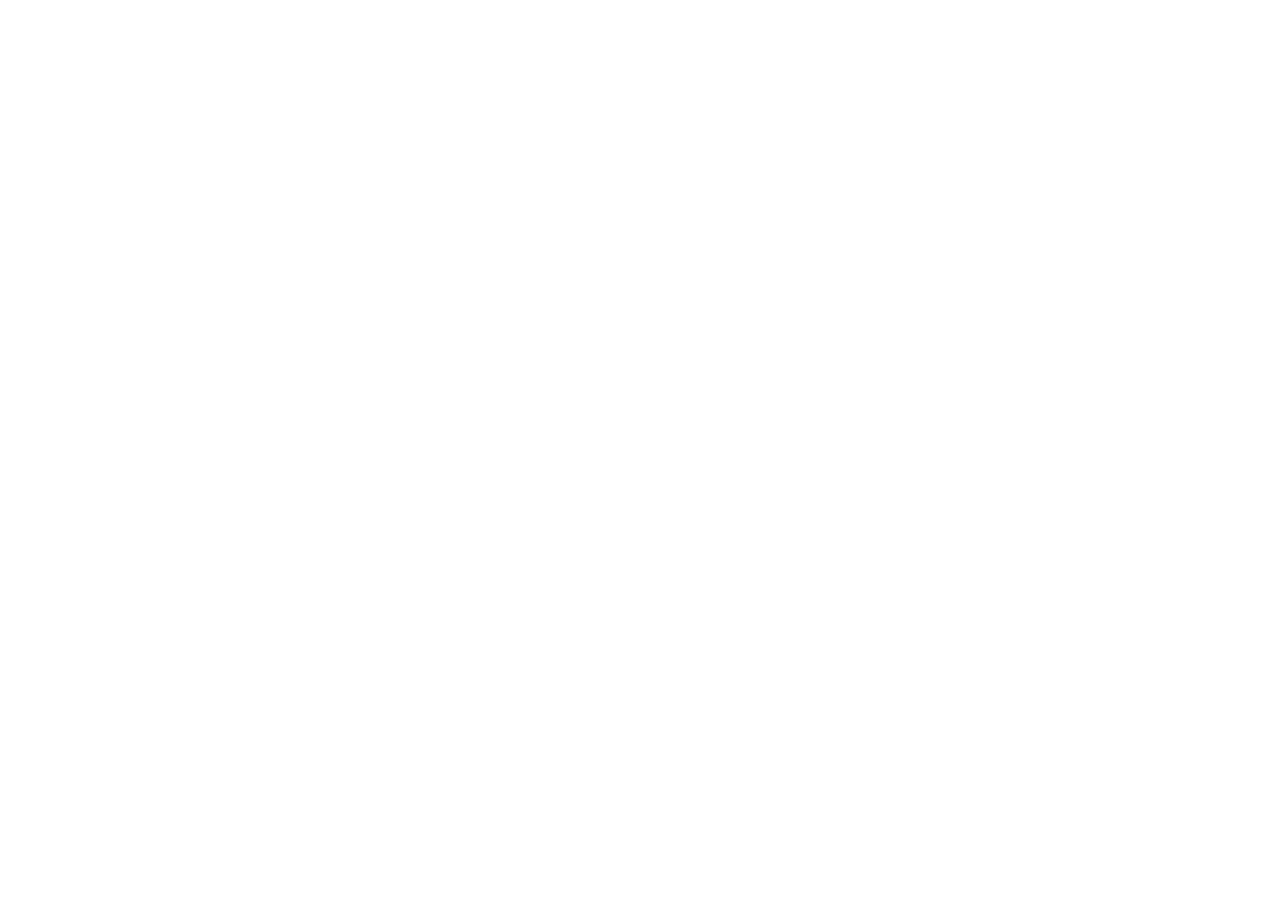
==== QR CODE İLE MENÜ/index.html @ 1eab5644 "Add files via upload" ====
<!DOCTYPE html>
<html lang="en">
<head>
    <meta charset="UTF-8">
    <meta name="viewport" content="width=device-width, initial-scale=1.0">
    <title>Document</title>
</head>
<body>
    
</body>
</html>
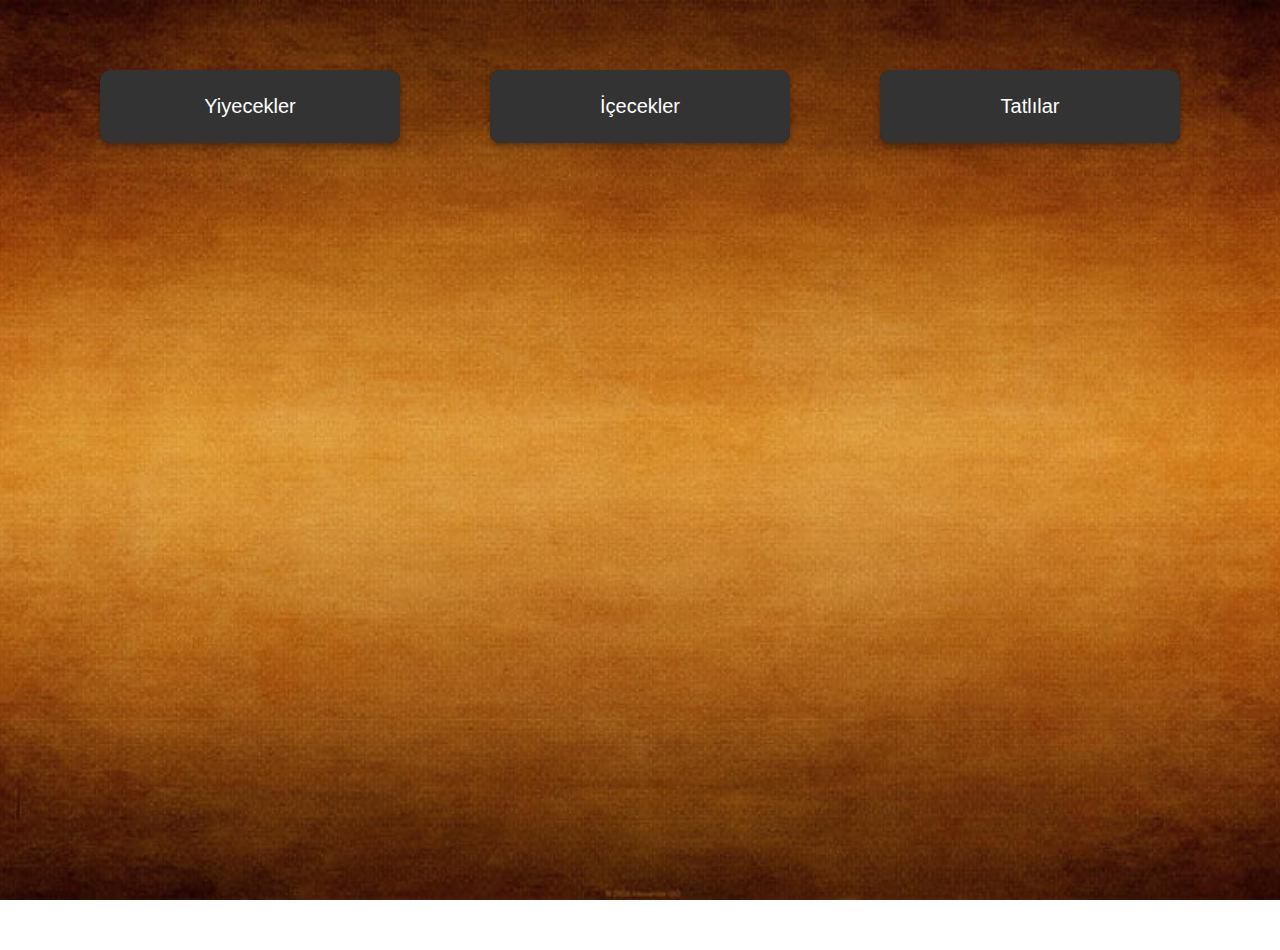
==== commit bd9d4233: "s" ====
--- a/QR CODE İLE MENÜ/index.html
+++ b/QR CODE İLE MENÜ/index.html
@@ -1,11 +1,50 @@
 <!DOCTYPE html>
-<html lang="en">
+<html lang="tr">
 <head>
-    <meta charset="UTF-8">
-    <meta name="viewport" content="width=device-width, initial-scale=1.0">
-    <title>Document</title>
+  <meta charset="UTF-8">
+  <meta name="viewport" content="width=device-width, initial-scale=1.0">
+  <link rel="stylesheet" href="styles.css">
+  
 </head>
 <body>
-    
+
+  <div class="menu-container">
+    <div class="menu">
+      <button class="menu-item">Yiyecekler</button>
+      <div class="submenu">
+        <ul>
+          <li>Pizza</li>
+          <li>Burger</li>
+          <li>Spagetti</li>
+          <li>Salata</li>
+        </ul>
+      </div>
+    </div>
+
+    <div class="menu">
+      <button class="menu-item">İçecekler</button>
+      <div class="submenu">
+        <ul>
+          <li>Kola</li>
+          <li>Fanta</li>
+          <li>Meyve Suyu</li>
+          <li>Su</li>
+        </ul>
+      </div>
+    </div>
+
+    <div class="menu">
+      <button class="menu-item">Tatlılar</button>
+      <div class="submenu">
+        <ul>
+          <li>Cheesecake</li>
+          <li>Kek</li>
+          <li>Dondurma</li>
+          <li>Baklava</li>
+        </ul>
+      </div>
+    </div>
+  </div>
+
 </body>
-</html>+</html>
--- a/QR CODE İLE MENÜ/styles.css
+++ b/QR CODE İLE MENÜ/styles.css
@@ -0,0 +1,82 @@
+html, body {
+  margin: 0;
+  padding: 0;
+  height: 100%;
+  width: 100%;
+  font-family: Arial, sans-serif;
+}
+
+body {
+  background-image: url('resimler/arkplan.jpg');
+  background-size: cover;
+  background-position: center;
+  background-repeat: no-repeat;
+  height: 100vh;
+}
+
+.menu-container {
+  display: flex;
+  justify-content: center;
+  align-items: center;
+  gap: 50px;
+  flex-wrap: wrap;
+  margin-top: 50px;
+}
+
+.menu {
+  position: relative;
+  width: 300px;
+  margin: 20px;
+  background-color: rgba(0, 0, 0, 0.7); 
+  border-radius: 10px;
+  box-shadow: 0 4px 6px rgba(0, 0, 0, 0.3);
+}
+
+.menu-item {
+  width: 100%;
+  padding: 25px;
+  font-size: 20px;
+  color: white;
+  background-color: #333;
+  border: none;
+  border-radius: 10px;
+  cursor: pointer;
+  text-align: center;
+  transition: background-color 0.3s ease;
+}
+
+.menu-item:hover {
+  background-color: #444;
+}
+
+.menu:hover .submenu {
+  display: block;
+}
+
+.submenu {
+  display: none;
+  position: absolute;
+  top: 100%;
+  left: 0;
+  background-color: rgba(0, 0, 0, 0.8);
+  width: 100%;
+  border-radius: 0 0 10px 10px;
+}
+
+.submenu ul {
+  list-style-type: none;
+  padding: 0;
+  margin: 0;
+}
+
+.submenu ul li {
+  color: white;
+  padding: 15px;
+  cursor: pointer;
+}
+
+.submenu ul li:hover {
+  background-color: #555;
+}
+
+
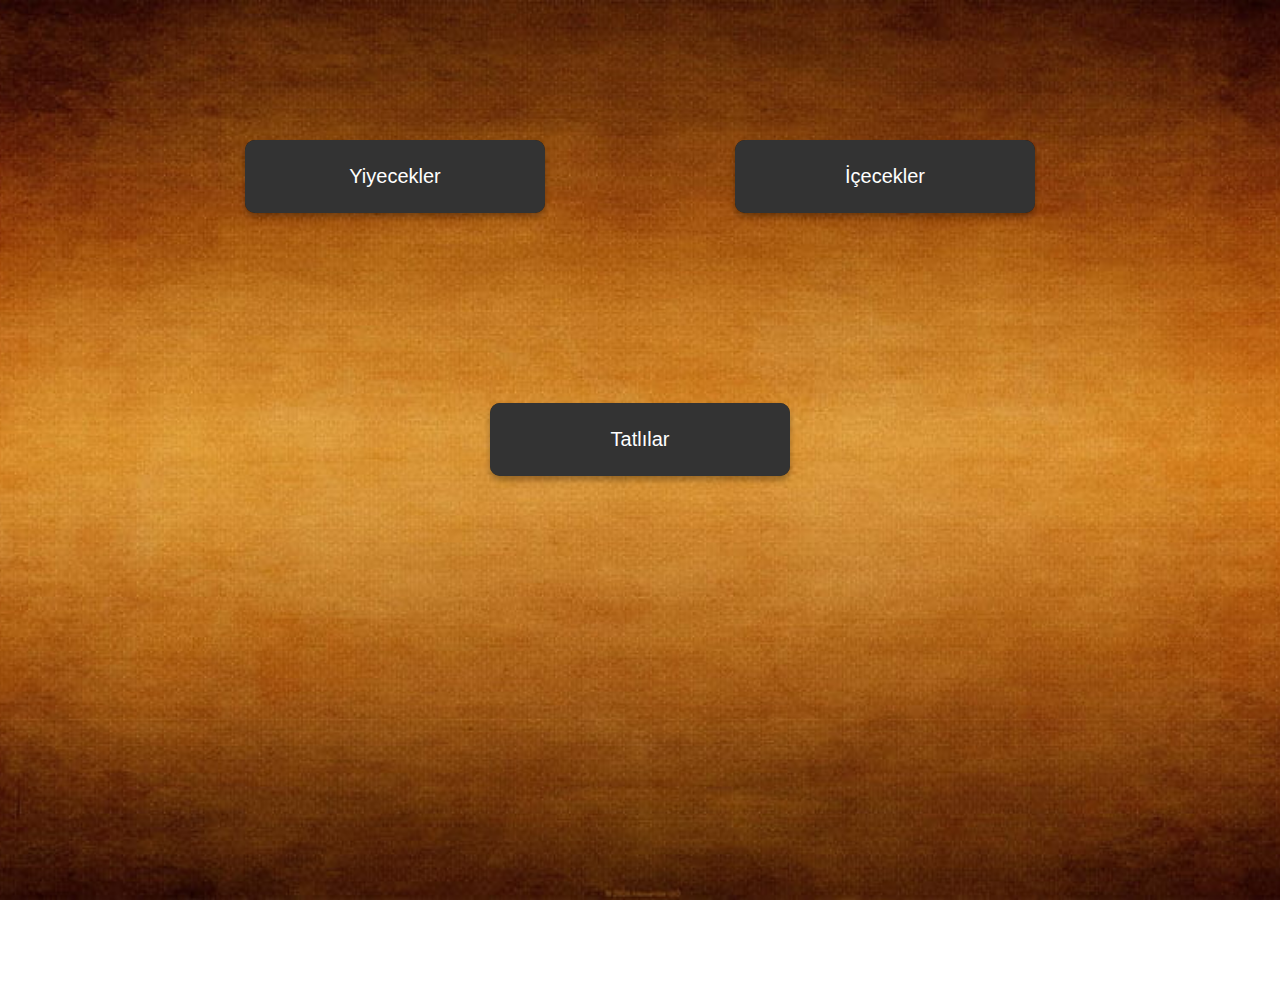
==== commit f65e8707: "e" ====
--- a/QR CODE İLE MENÜ/index.html
+++ b/QR CODE İLE MENÜ/index.html
@@ -4,26 +4,57 @@
   <meta charset="UTF-8">
   <meta name="viewport" content="width=device-width, initial-scale=1.0">
   <link rel="stylesheet" href="styles.css">
-  
 </head>
 <body>
 
   <div class="menu-container">
     <div class="menu">
       <button class="menu-item">Yiyecekler</button>
-      <div class="submenu">
+      <div class="acilirmenu">
         <ul>
-          <li>Pizza</li>
-          <li>Burger</li>
-          <li>Spagetti</li>
-          <li>Salata</li>
+          <li class="submenu-toggle pizza">Pizza
+            <div class="submenu pizza-menu">
+              <ul>
+                <li>Sucuklu Pizza</li>
+                <li>Tavuklu Pizza</li>
+                <li>4 Peynirli Pizza</li>
+              </ul>
+            </div>
+          </li>
+          <li class="submenu-toggle">Burger
+            <div class="submenu">
+              <ul>
+                <li>Tavuklu Burger</li>
+                <li>Vejetaryen Burger</li>
+                <li>Klasik Burger</li>
+              </ul>
+            </div>
+          </li>
+          <li class="submenu-toggle">Spagetti
+            <div class="submenu">
+              <ul>
+                <li>Spagetti Bolognese</li>
+                <li>Spagetti Carbonara</li>
+                <li>Spagetti Aglio Olio</li>
+              </ul>
+            </div>
+          </li>
+          <li class="submenu-toggle">Salata
+            <div class="submenu">
+              <ul>
+                <li>Akdeniz Salata</li>
+                <li>Çoban Salata</li>
+                <li>Kuşkonmazlı Salata</li>
+              </ul>
+            </div>
+          </li>
         </ul>
       </div>
     </div>
 
     <div class="menu">
       <button class="menu-item">İçecekler</button>
-      <div class="submenu">
+      <div class="acilirmenu">
         <ul>
           <li>Kola</li>
           <li>Fanta</li>
@@ -35,7 +66,7 @@
 
     <div class="menu">
       <button class="menu-item">Tatlılar</button>
-      <div class="submenu">
+      <div class="acilirmenu">
         <ul>
           <li>Cheesecake</li>
           <li>Kek</li>
--- a/QR CODE İLE MENÜ/styles.css
+++ b/QR CODE İLE MENÜ/styles.css
@@ -18,15 +18,15 @@
   display: flex;
   justify-content: center;
   align-items: center;
-  gap: 50px;
+  gap: 90px;
   flex-wrap: wrap;
-  margin-top: 50px;
+  margin-top: 90px;
 }
 
 .menu {
   position: relative;
   width: 300px;
-  margin: 20px;
+  margin: 50px;
   background-color: rgba(0, 0, 0, 0.7); 
   border-radius: 10px;
   box-shadow: 0 4px 6px rgba(0, 0, 0, 0.3);
@@ -49,11 +49,11 @@
   background-color: #444;
 }
 
-.menu:hover .submenu {
+.menu:hover .acilirmenu {
   display: block;
 }
 
-.submenu {
+.acilirmenu {
   display: none;
   position: absolute;
   top: 100%;
@@ -63,20 +63,66 @@
   border-radius: 0 0 10px 10px;
 }
 
-.submenu ul {
+.acilirmenu ul {
   list-style-type: none;
   padding: 0;
   margin: 0;
 }
 
-.submenu ul li {
+.acilirmenu ul li {
   color: white;
   padding: 15px;
   cursor: pointer;
 }
 
-.submenu ul li:hover {
+.acilirmenu ul li:hover {
   background-color: #555;
 }
 
+/* Yatay açılacak Pizza alt menüsü */
+.pizza-menu {
+  display: none;
+  position: absolute;
+  top: 0;
+  left: 100%;
+  background-color: #222;
+  border-radius: 10px;
+  margin-top: 0;
+}
 
+.pizza-menu ul {
+  display: flex;
+  padding-left: 20px;
+}
+
+.pizza-menu ul li {
+  padding: 10px;
+}
+
+.pizza:hover > .pizza-menu {
+  display: block;
+}
+
+/* Diğer menüler için dikey alt menüler */
+.submenu {
+  display: none;
+  position: absolute;
+  top: 0;
+  left: 100%;
+  background-color: #222;
+  border-radius: 10px;
+  margin-top: 0;
+}
+
+.submenu ul {
+  padding-left: 20px;
+}
+
+.submenu ul li {
+  padding: 10px;
+}
+
+/* Diğer kategoriler için alt menüyü gösterme */
+.submenu-toggle:hover > .submenu {
+  display: block;
+}
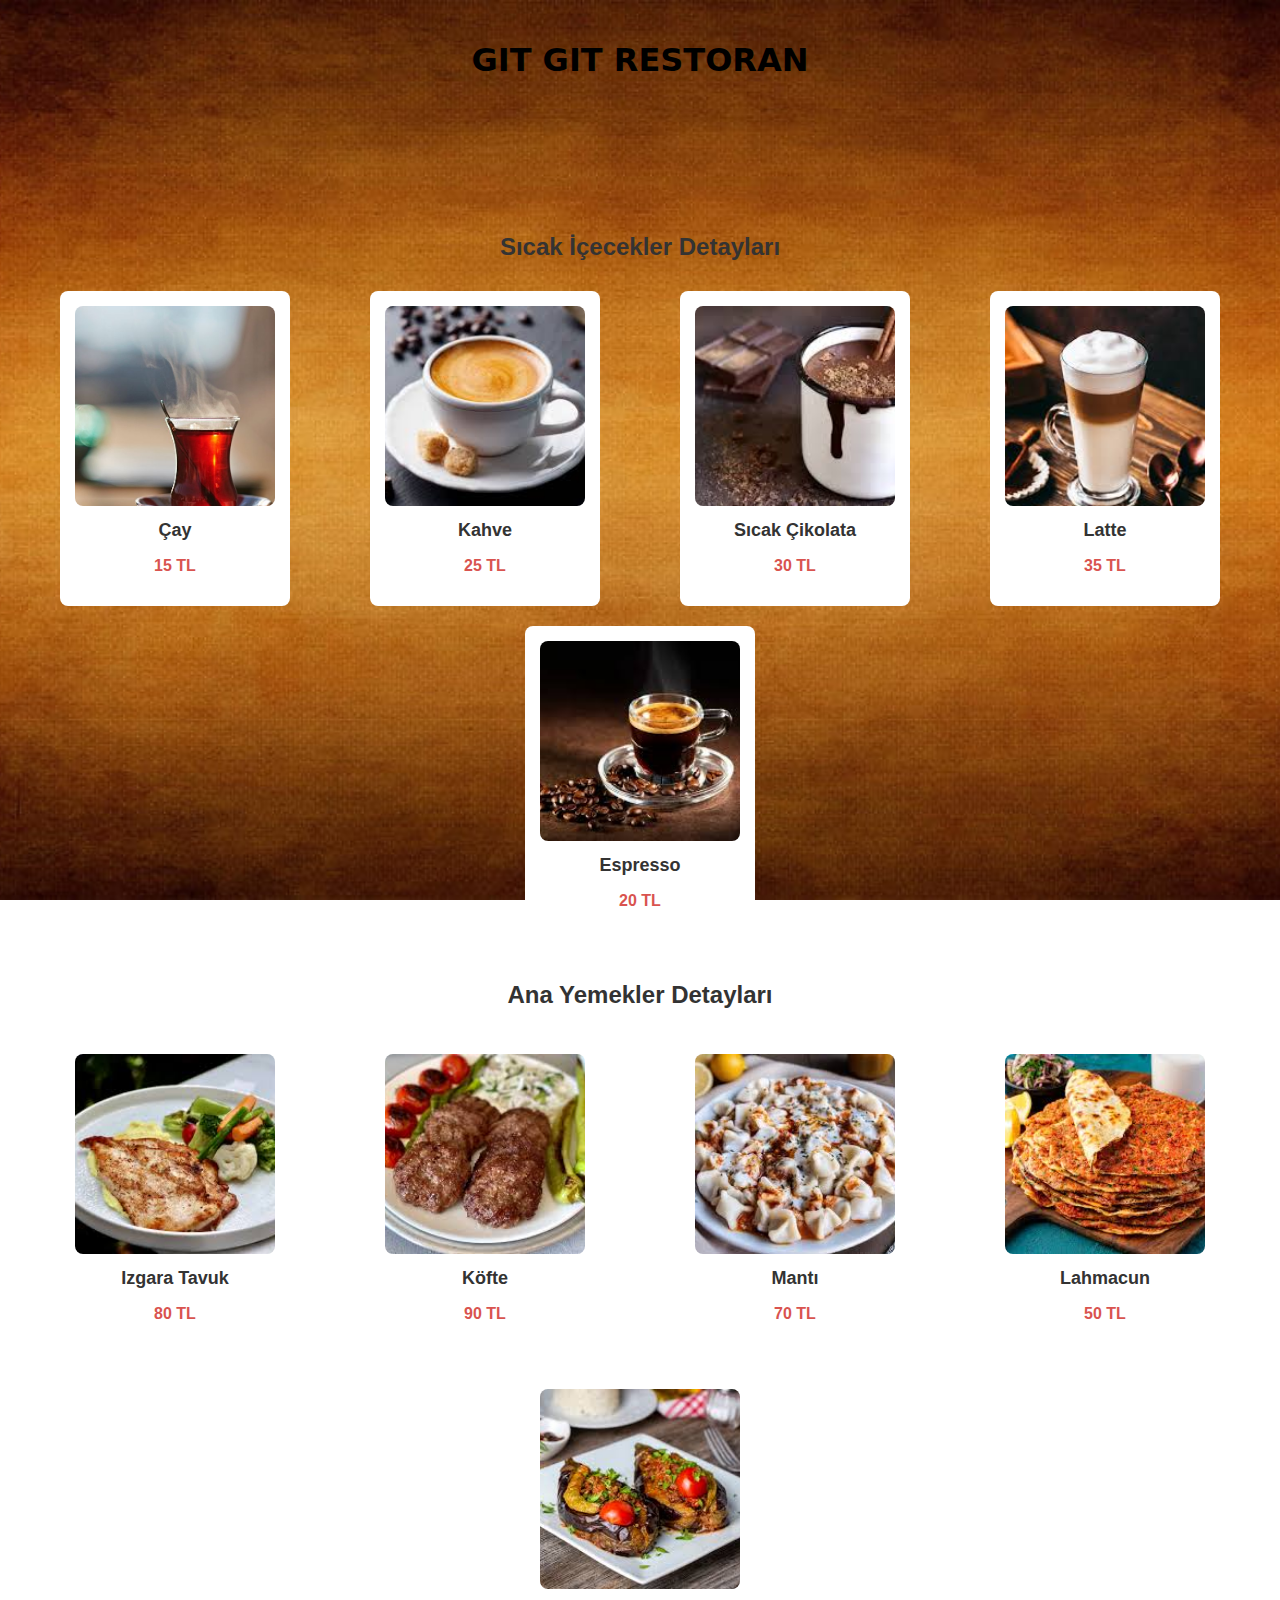
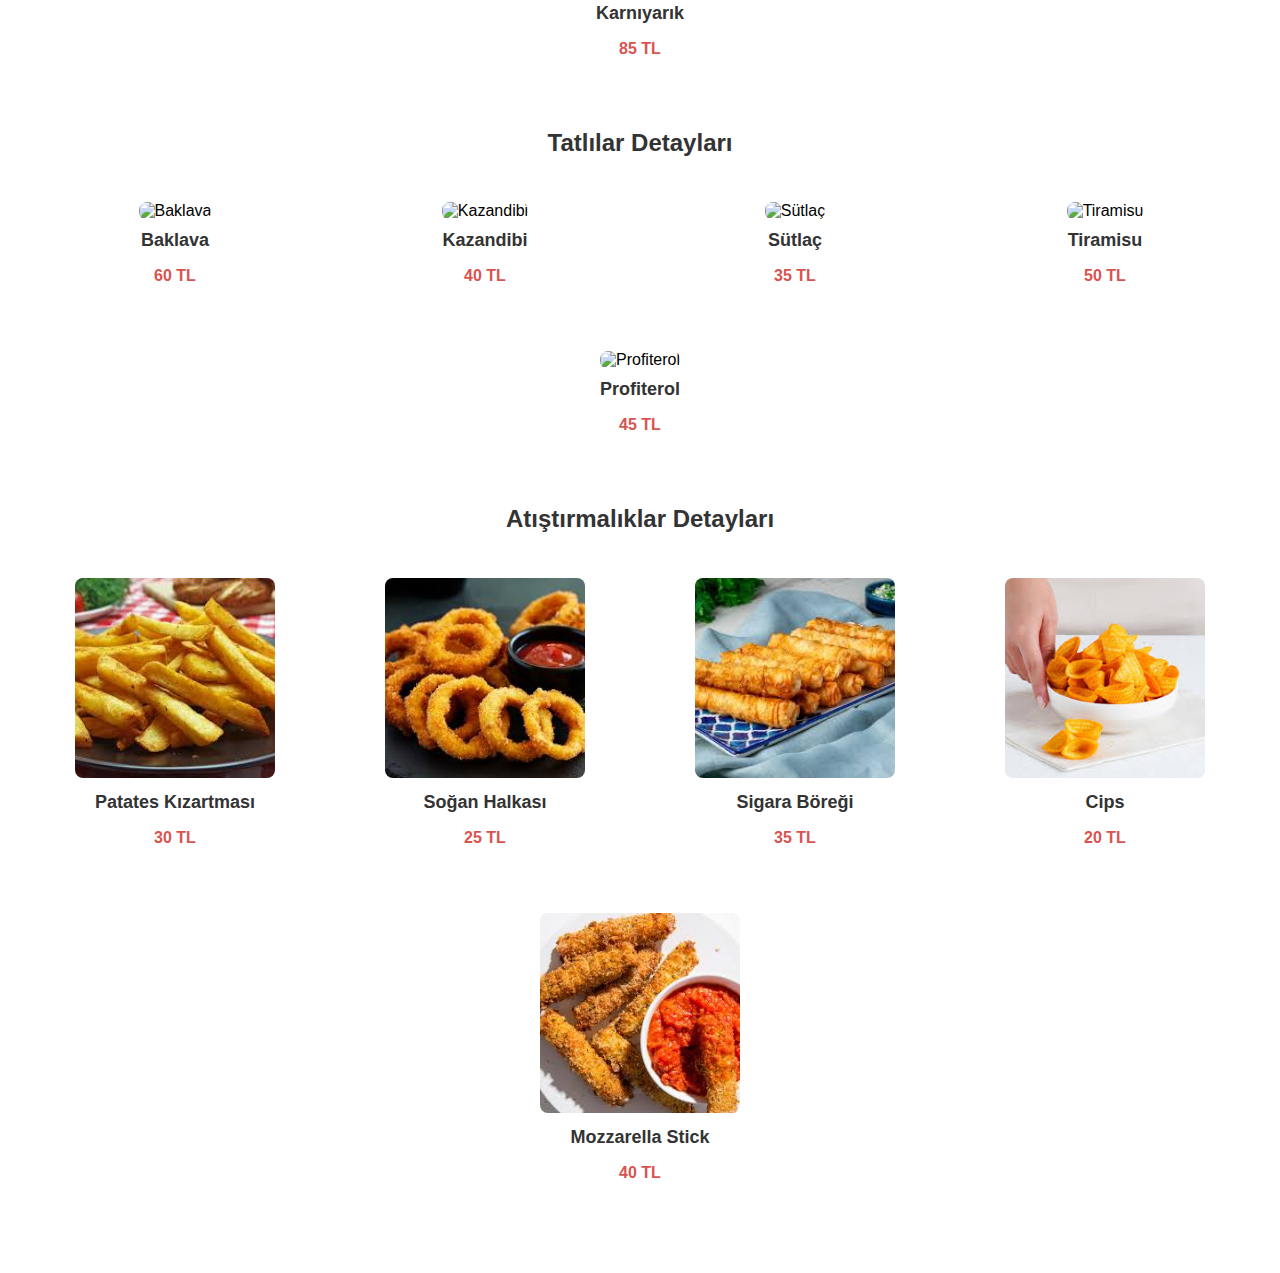
==== commit 4b400760: "json kodlarındaki resim dosyalarını kendi resim dosyalarımla değiştirdim" ====
--- a/QR CODE İLE MENÜ/index.html
+++ b/QR CODE İLE MENÜ/index.html
@@ -1,81 +1,179 @@
-<!DOCTYPE html>
-<html lang="tr">
-<head>
-  <meta charset="UTF-8">
-  <meta name="viewport" content="width=device-width, initial-scale=1.0">
-  <link rel="stylesheet" href="styles.css">
-</head>
-<body>
-
-  <div class="menu-container">
-    <div class="menu">
-      <button class="menu-item">Yiyecekler</button>
-      <div class="acilirmenu">
-        <ul>
-          <li class="submenu-toggle pizza">Pizza
-            <div class="submenu pizza-menu">
-              <ul>
-                <li>Sucuklu Pizza</li>
-                <li>Tavuklu Pizza</li>
-                <li>4 Peynirli Pizza</li>
-              </ul>
-            </div>
-          </li>
-          <li class="submenu-toggle">Burger
-            <div class="submenu">
-              <ul>
-                <li>Tavuklu Burger</li>
-                <li>Vejetaryen Burger</li>
-                <li>Klasik Burger</li>
-              </ul>
-            </div>
-          </li>
-          <li class="submenu-toggle">Spagetti
-            <div class="submenu">
-              <ul>
-                <li>Spagetti Bolognese</li>
-                <li>Spagetti Carbonara</li>
-                <li>Spagetti Aglio Olio</li>
-              </ul>
-            </div>
-          </li>
-          <li class="submenu-toggle">Salata
-            <div class="submenu">
-              <ul>
-                <li>Akdeniz Salata</li>
-                <li>Çoban Salata</li>
-                <li>Kuşkonmazlı Salata</li>
-              </ul>
-            </div>
-          </li>
-        </ul>
-      </div>
-    </div>
-
-    <div class="menu">
-      <button class="menu-item">İçecekler</button>
-      <div class="acilirmenu">
-        <ul>
-          <li>Kola</li>
-          <li>Fanta</li>
-          <li>Meyve Suyu</li>
-          <li>Su</li>
-        </ul>
-      </div>
-    </div>
-
-    <div class="menu">
-      <button class="menu-item">Tatlılar</button>
-      <div class="acilirmenu">
-        <ul>
-          <li>Cheesecake</li>
-          <li>Kek</li>
-          <li>Dondurma</li>
-          <li>Baklava</li>
-        </ul>
-      </div>
-    </div>
-  </div>
-
-</body>
-</html>
+<!DOCTYPE html>
+<html lang="tr">
+<head>
+  <meta charset="UTF-8">
+  <meta name="viewport" content="width=device-width, initial-scale=1.0">
+  <link rel="stylesheet" href="styles.css">
+  <title>GIT GIT RESTORAN</title>
+</head>
+<body>
+  <header>
+    <center>
+      <h1>GIT GIT RESTORAN</h1>
+    </center>
+  </header>
+
+  <main>
+    <section id="menu">
+      <div id="sicak-icecek" class="menu-category">
+        <h2>Sıcak İçecekler Detayları</h2>
+        <div class="menu-items" id="sicak-icecek-items">
+        </div>
+      </div>
+
+      <div id="ana-yemek" class="menu-category">
+        <h2>Ana Yemekler Detayları</h2>
+        <div class="menu-items" id="ana-yemek-items">
+        </div>
+      </div>
+
+      <div id="tatli" class="menu-category">
+        <h2>Tatlılar Detayları</h2>
+        <div class="menu-items" id="tatli-items">
+        </div>
+      </div>
+
+      <div id="atistirmalik" class="menu-category">
+        <h2>Atıştırmalıklar Detayları</h2>
+        <div class="menu-items" id="atistirmalik-items">
+        </div>
+      </div>
+    </section>
+  </main>
+
+  <script>
+    const menuData = {
+      
+    "sicak_icecek": [
+        {
+            "isim": "Çay",
+            "fiyat": 15,
+            "resim": "upload/urun/sicak_icecek/cay.jpg"
+        },
+        {
+            "isim": "Kahve",
+            "fiyat": 25,
+            "resim": "upload/urun/sicak_icecek/kahve.jpg"
+        },
+        {
+            "isim": "Sıcak Çikolata",
+            "fiyat": 30,
+            "resim": "upload/urun/sicak_icecek/sicakcikolata.jpg"
+        },
+        {
+            "isim": "Latte",
+            "fiyat": 35,
+            "resim": "upload/urun/sicak_icecek/latte.jpg"
+        },
+        {
+            "isim": "Espresso",
+            "fiyat": 20,
+            "resim": "upload/urun/sicak_icecek/espresso.jpg"
+        }
+    ],
+    "ana_yemek": [
+        {
+            "isim": "Izgara Tavuk",
+            "fiyat": 80,
+            "resim": "upload/urun/ana_yemek/izgara_tavuk.jpg"
+        },
+        {
+            "isim": "Köfte",
+            "fiyat": 90,
+            "resim": "upload/urun/ana_yemek/kofte.jpg"
+        },
+        {
+            "isim": "Mantı",
+            "fiyat": 70,
+            "resim": "upload/urun/ana_yemek/manti.jpg"
+        },
+        {
+            "isim": "Lahmacun",
+            "fiyat": 50,
+            "resim": "upload/urun/ana_yemek/lahmacun.jpg"
+        },
+        {
+            "isim": "Karnıyarık",
+            "fiyat": 85,
+            "resim": "upload/urun/ana_yemek/karniyarik.jpg"
+        }
+    ],
+    "tatli": [
+        {
+            "isim": "Baklava",
+            "fiyat": 60,
+            "resim": "upload/urun/tatli/baklava.jpg"
+        },
+        {
+            "isim": "Kazandibi",
+            "fiyat": 40,
+            "resim": "upload/urun/tatli/kazandibi.jpg"
+        },
+        {
+            "isim": "Sütlaç",
+            "fiyat": 35,
+            "resim": "upload/urun/tatli/sutlac.jpg"
+        },
+        {
+            "isim": "Tiramisu",
+            "fiyat": 50,
+            "resim": "upload/urun/tatli/tiramisu.jpg"
+        },
+        {
+            "isim": "Profiterol",
+            "fiyat": 45,
+            "resim": "upload/urun/tatli/profiterol.jpg"
+        }
+    ],
+    "atistirmalik": [
+        {
+            "isim": "Patates Kızartması",
+            "fiyat": 30,
+            "resim": "upload/urun/atistirmalik/patates_kizartmasi.jpg"
+        },
+        {
+            "isim": "Soğan Halkası",
+            "fiyat": 25,
+            "resim": "upload/urun/atistirmalik/sogan_halkasi.jpg"
+        },
+        {
+            "isim": "Sigara Böreği",
+            "fiyat": 35,
+            "resim": "upload/urun/atistirmalik/sigara_boregi.jpg"
+        },
+        {
+            "isim": "Cips",
+            "fiyat": 20,
+            "resim": "upload/urun/atistirmalik/cips.jpg"
+        },
+        {
+            "isim": "Mozzarella Stick",
+            "fiyat": 40,
+            "resim": "upload/urun/atistirmalik/mozzarella_stick.jpg"
+        }
+    ]
+}
+    function addMenuItems(category, containerId) {
+      const container = document.getElementById(containerId);
+      category.forEach(item => {
+        const menuItem = document.createElement('div');
+        menuItem.classList.add('menu-item');
+        menuItem.innerHTML = `
+          <img src="${item.resim}" alt="${item.isim}">
+          <h3>${item.isim}</h3>
+          <p class="price">${item.fiyat} TL</p>
+        `;
+        container.appendChild(menuItem);
+      });
+    }
+
+    window.onload = function() {
+      addMenuItems(menuData.sicak_icecek, 'sicak-icecek-items'); // Fix category reference
+      addMenuItems(menuData.ana_yemek, 'ana-yemek-items');
+      addMenuItems(menuData.tatli, 'tatli-items');
+      addMenuItems(menuData.atistirmalik, 'atistirmalik-items');
+    };
+  </script>
+
+</body>
+</html>
--- a/QR CODE İLE MENÜ/styles.css
+++ b/QR CODE İLE MENÜ/styles.css
@@ -1,128 +1,103 @@
+h1 {
+  font-family: system-ui, -apple-system, BlinkMacSystemFont, 'Segoe UI', Roboto, Oxygen, Ubuntu, Cantarell, 'Open Sans', 'Helvetica Neue', sans-serif;
+  font-weight: bold;
+  color: black;
+  width: auto;
+  height: 100px;
+ 
+
+}
+
 html, body {
   margin: 0;
   padding: 0;
   height: 100%;
   width: 100%;
   font-family: Arial, sans-serif;
+  background-image: url('resimler/arkplan.jpg');
+  background-size: cover;
+  background-position: center;
+  background-attachment: fixed;  
+  background-repeat: no-repeat;
 }
 
 body {
-  background-image: url('resimler/arkplan.jpg');
-  background-size: cover;
-  background-position: center;
-  background-repeat: no-repeat;
-  height: 100vh;
+  display: flex;
+  flex-direction: column;
+  justify-content: space-between;
+  height: 100%;
+  background-color: #000;  
 }
 
-.menu-container {
-  display: flex;
-  justify-content: center;
-  align-items: center;
-  gap: 90px;
-  flex-wrap: wrap;
-  margin-top: 90px;
+header {
+  color: white;
+  padding: 20px 0;
+  z-index: 10;  
 }
 
-.menu {
-  position: relative;
-  width: 300px;
-  margin: 50px;
-  background-color: rgba(0, 0, 0, 0.7); 
-  border-radius: 10px;
-  box-shadow: 0 4px 6px rgba(0, 0, 0, 0.3);
+main {
+  padding: 20px;
+  flex: 1;  
+}
+
+
+.menu-category {
+  margin: 30px 0;
+}
+
+.menu-category h2 {
+  text-align: center;
+  color: #333;
+  font-size: 24px;
+  margin-bottom: 20px;
+}
+
+.menu-items {
+  display: flex;
+  flex-wrap: wrap;
+  justify-content: space-around;
 }
 
 .menu-item {
-  width: 100%;
-  padding: 25px;
-  font-size: 20px;
-  color: white;
-  background-color: #333;
-  border: none;
-  border-radius: 10px;
-  cursor: pointer;
+  width: 200px;
+  margin: 10px;
   text-align: center;
-  transition: background-color 0.3s ease;
+  background-color: #fff;
+  border-radius: 8px;
+  padding: 15px;
 }
 
-.menu-item:hover {
-  background-color: #444;
+.menu-item img {
+  width: 100%;
+  height: 200px;  
+  object-fit: cover;  
+  border-radius: 8px;
 }
 
-.menu:hover .acilirmenu {
-  display: block;
+.menu-item h3 {
+  margin: 10px 0;
+  font-size: 18px;
+  color: #333;
 }
 
-.acilirmenu {
-  display: none;
-  position: absolute;
-  top: 100%;
-  left: 0;
-  background-color: rgba(0, 0, 0, 0.8);
-  width: 100%;
-  border-radius: 0 0 10px 10px;
+.menu-item p {
+  font-size: 16px;
+  color: #555;
 }
 
-.acilirmenu ul {
-  list-style-type: none;
-  padding: 0;
-  margin: 0;
+.menu-item .price {
+  font-weight: bold;
+  color: #d9534f;
 }
 
-.acilirmenu ul li {
-  color: white;
-  padding: 15px;
-  cursor: pointer;
+.menu-item h3 {
+  margin: 10px 0;
+  font-size: 18px;
+  color: #333;
 }
 
-.acilirmenu ul li:hover {
-  background-color: #555;
-}
-
-/* Yatay açılacak Pizza alt menüsü */
-.pizza-menu {
-  display: none;
-  position: absolute;
-  top: 0;
-  left: 100%;
-  background-color: #222;
-  border-radius: 10px;
-  margin-top: 0;
-}
-
-.pizza-menu ul {
-  display: flex;
-  padding-left: 20px;
-}
-
-.pizza-menu ul li {
-  padding: 10px;
-}
-
-.pizza:hover > .pizza-menu {
-  display: block;
-}
-
-/* Diğer menüler için dikey alt menüler */
-.submenu {
-  display: none;
-  position: absolute;
-  top: 0;
-  left: 100%;
-  background-color: #222;
-  border-radius: 10px;
-  margin-top: 0;
-}
-
-.submenu ul {
-  padding-left: 20px;
-}
-
-.submenu ul li {
-  padding: 10px;
-}
-
-/* Diğer kategoriler için alt menüyü gösterme */
-.submenu-toggle:hover > .submenu {
-  display: block;
-}
+img {
+  max-width:100%;
+  height: auto;
+  
+  }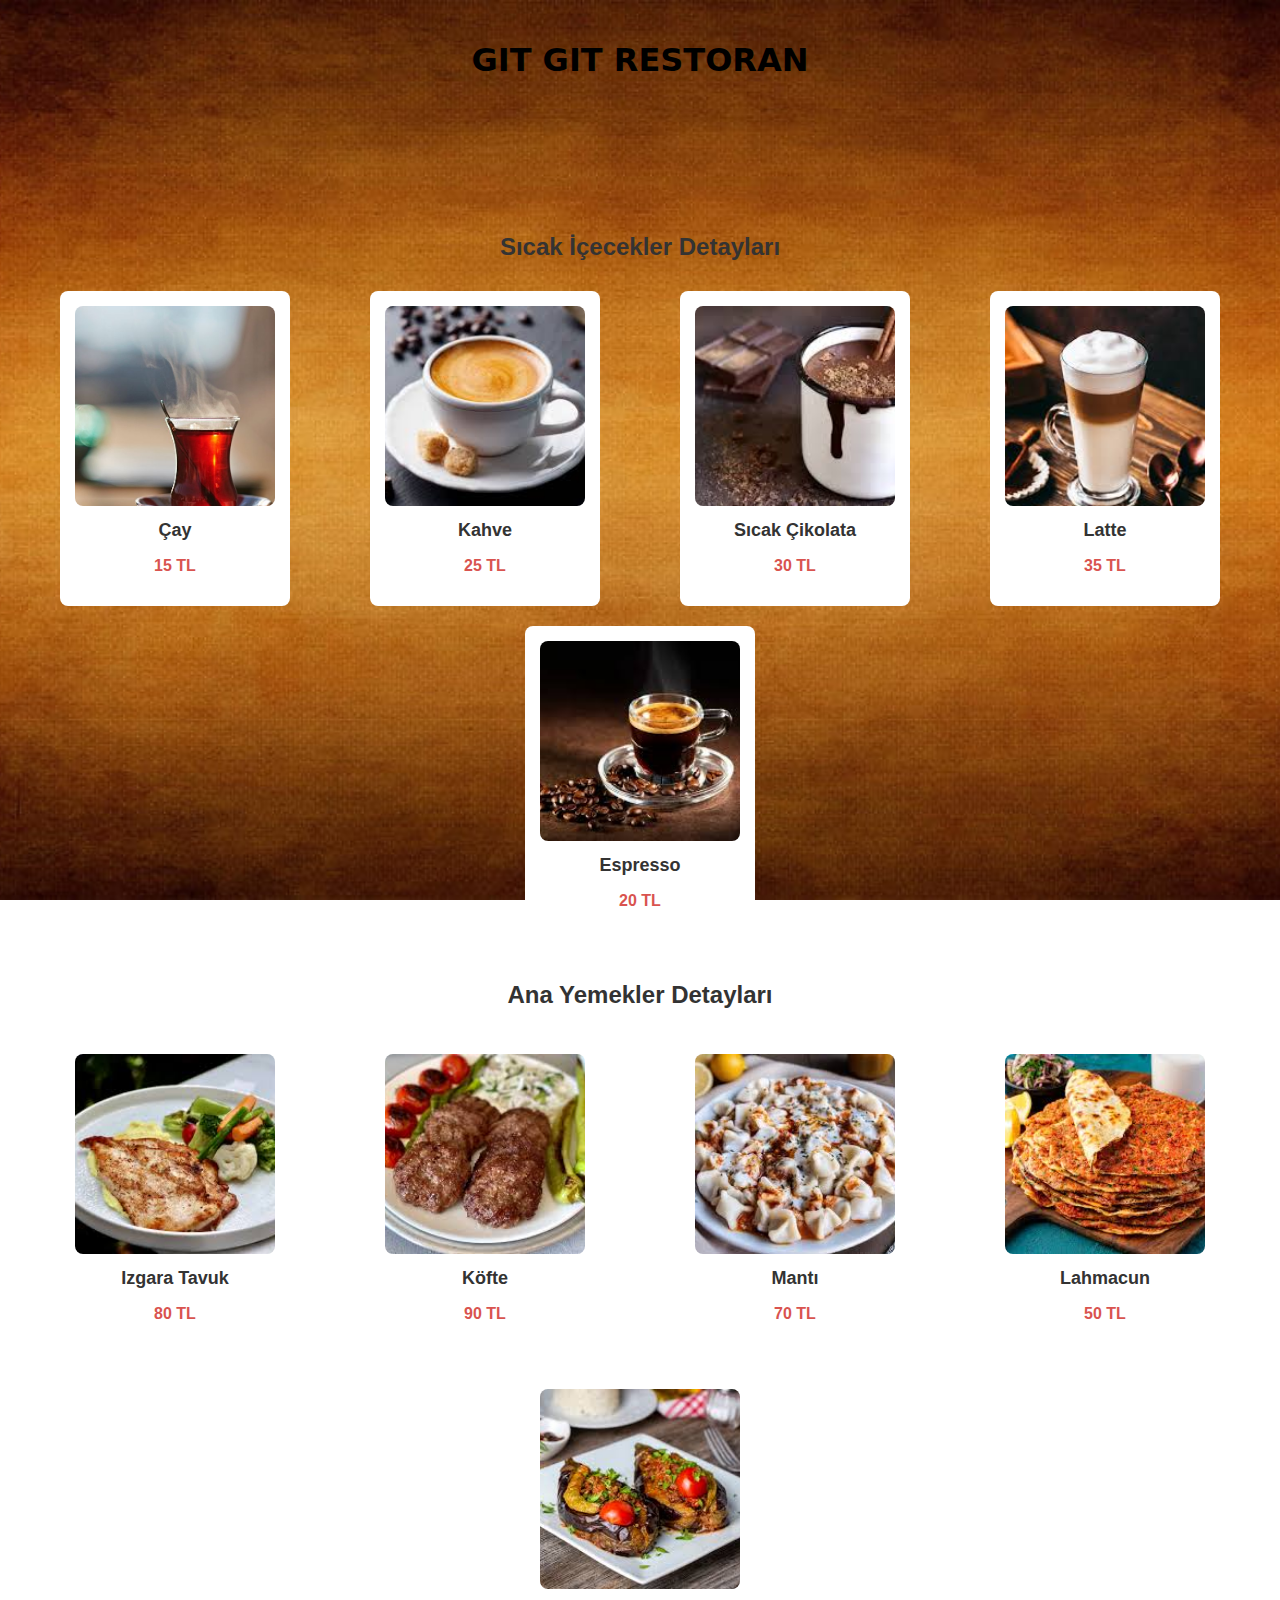
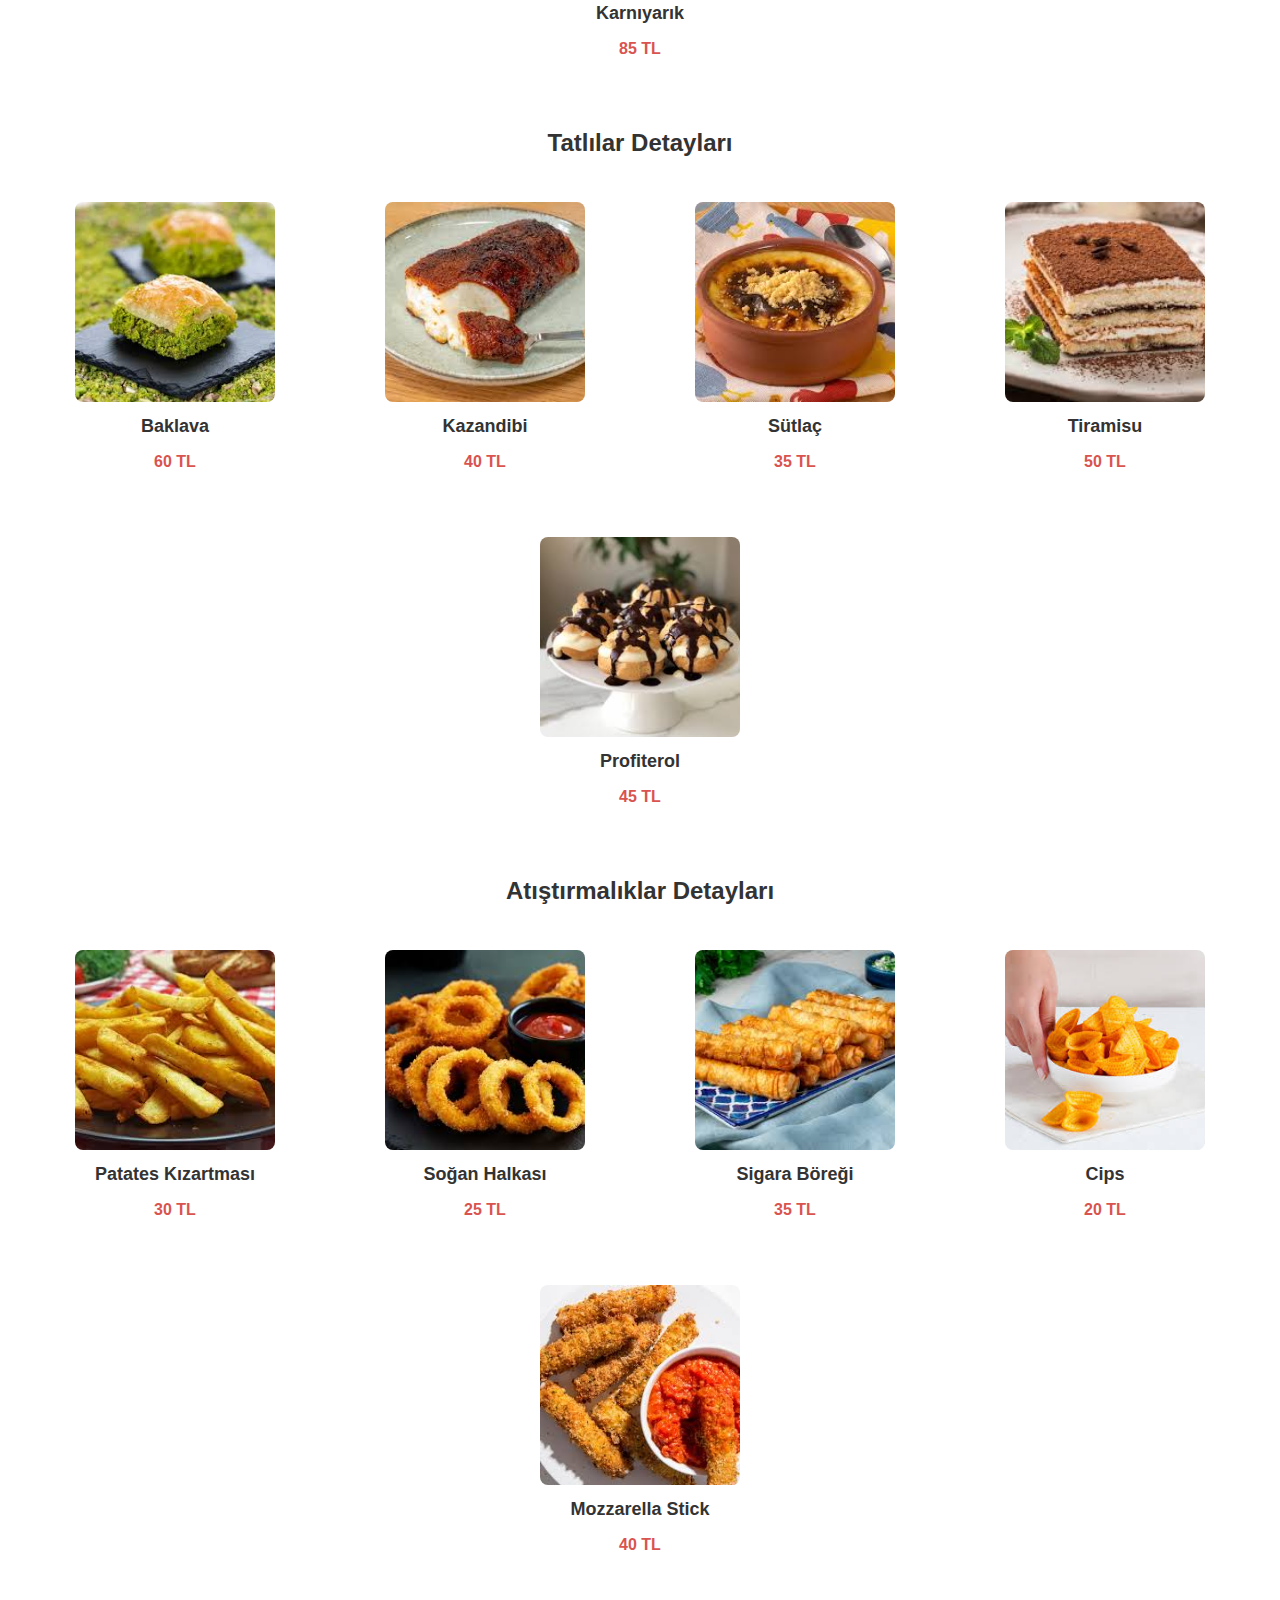
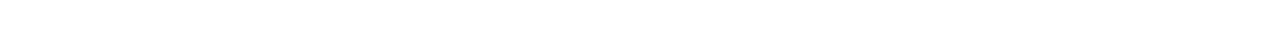
==== commit d5d90f93: "tatlı çeşitleri için resim ekledim" ====
--- a/QR CODE İLE MENÜ/index.html
+++ b/QR CODE İLE MENÜ/index.html
@@ -168,7 +168,7 @@
     }
 
     window.onload = function() {
-      addMenuItems(menuData.sicak_icecek, 'sicak-icecek-items'); // Fix category reference
+      addMenuItems(menuData.sicak_icecek, 'sicak-icecek-items'); 
       addMenuItems(menuData.ana_yemek, 'ana-yemek-items');
       addMenuItems(menuData.tatli, 'tatli-items');
       addMenuItems(menuData.atistirmalik, 'atistirmalik-items');
